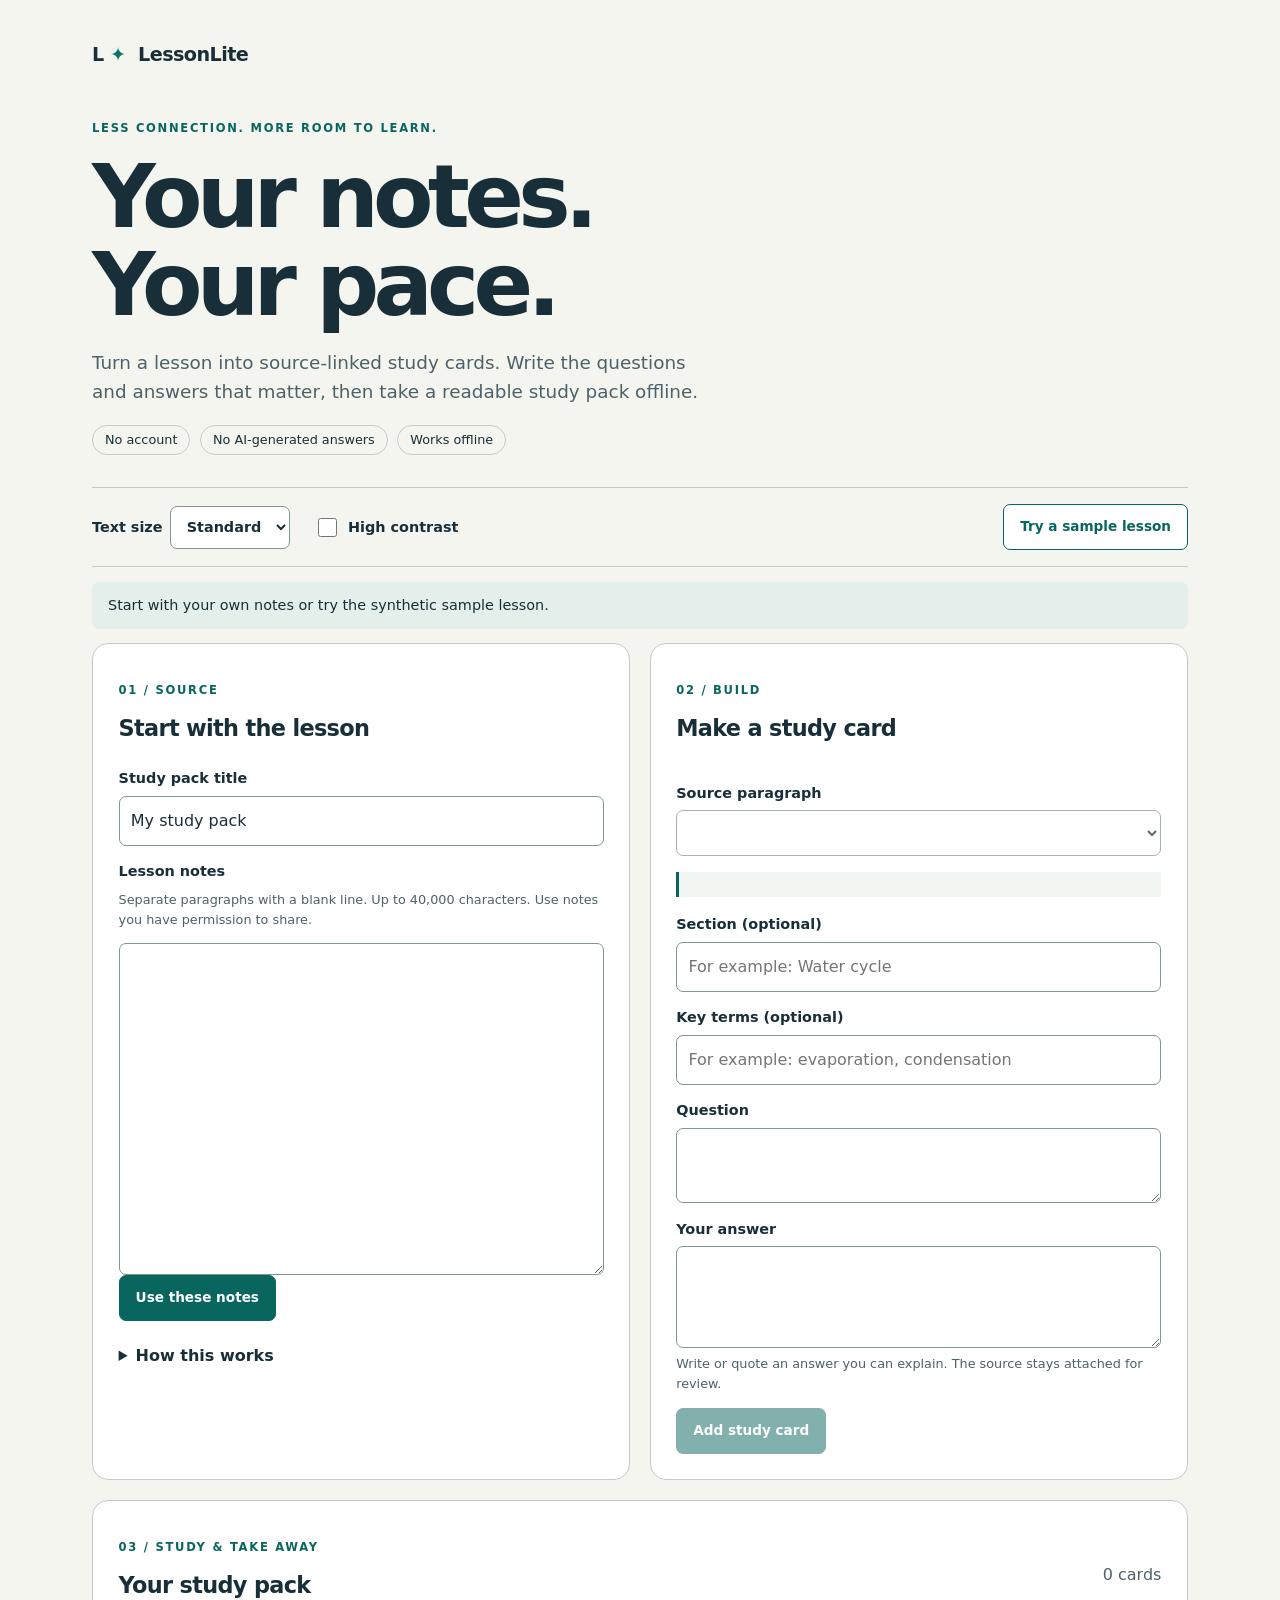
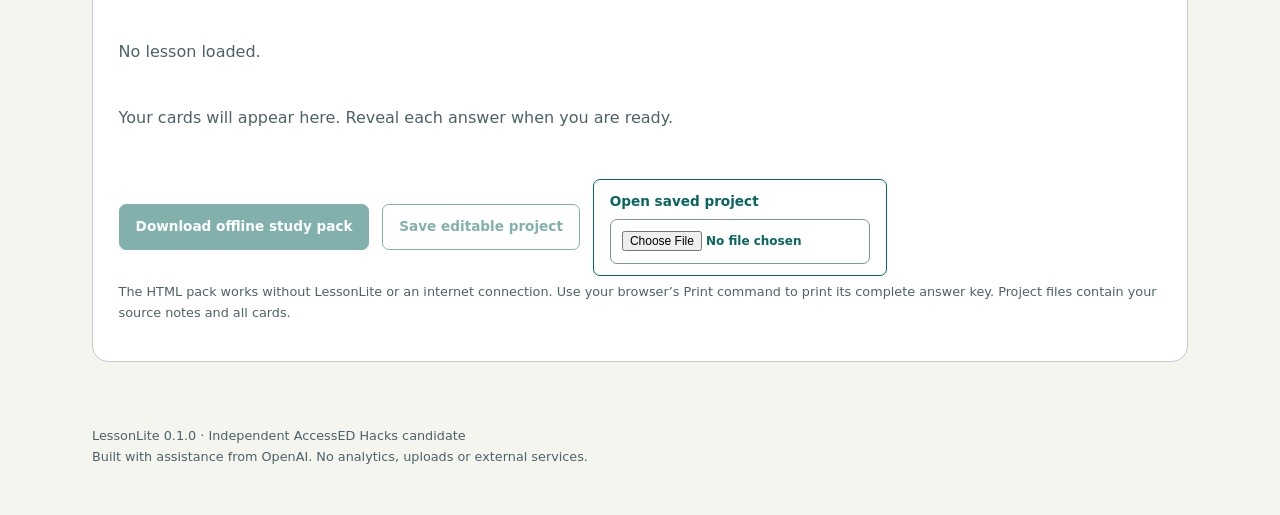
==== index.html @ 7de1e059 "Publish audited independent LessonLite source" ====
<!doctype html>
<html lang="en"><head><meta charset="utf-8"><meta name="viewport" content="width=device-width,initial-scale=1"><meta http-equiv="Content-Security-Policy" content="default-src 'none'; script-src 'self'; style-src 'self'; img-src 'self'; connect-src 'none'; base-uri 'none'; form-action 'none'"><title>LessonLite · Make room for learning</title><link rel="stylesheet" href="style.css"><script defer src="core.js"></script><script defer src="app.js"></script></head>
<body><a class="skip" href="#main">Skip to lesson builder</a><header><div class="brand">L<span>✦</span> LessonLite</div><p class="eyebrow">LESS CONNECTION. MORE ROOM TO LEARN.</p><h1>Your notes.<br>Your pace.</h1><p class="intro">Turn a lesson into source-linked study cards. Write the questions and answers that matter, then take a readable study pack offline.</p><div class="badges"><span>No account</span><span>No AI-generated answers</span><span>Works offline</span></div></header>
<main id="main"><section class="toolbar" aria-label="Reading preferences"><label>Text size <select id="size"><option value="standard">Standard</option><option value="large">Large</option><option value="largest">Largest</option></select></label><label><input id="contrast" type="checkbox"> High contrast</label><button id="example" type="button">Try a sample lesson</button></section>
<p id="status" role="status" aria-live="polite">Start with your own notes or try the synthetic sample lesson.</p>
<div class="layout"><section class="panel"><p class="step">01 / SOURCE</p><h2>Start with the lesson</h2><label for="title">Study pack title</label><input id="title" maxlength="120" value="My study pack"><label for="notes">Lesson notes</label><p class="hint" id="notesHint">Separate paragraphs with a blank line. Up to 40,000 characters. Use notes you have permission to share.</p><textarea id="notes" rows="12" maxlength="40000" aria-describedby="notesHint"></textarea><button id="load" class="primary" type="button">Use these notes</button><details><summary>How this works</summary><p>You write each question and answer, linked to a source paragraph. LessonLite does not generate or verify explanations. Loaded notes stay unchanged until you explicitly replace them. Export your project to save your work; closing this page loses unsaved changes.</p></details></section>
<section class="panel"><p class="step">02 / BUILD</p><h2>Make a study card</h2><form id="cardForm"><fieldset id="builder" disabled><legend class="sr">Card details</legend><label for="paragraph">Source paragraph</label><select id="paragraph"></select><blockquote id="quote" class="source"></blockquote><label for="heading">Section (optional)</label><input id="heading" maxlength="120" placeholder="For example: Water cycle"><label for="terms">Key terms (optional)</label><input id="terms" maxlength="300" placeholder="For example: evaporation, condensation"><label for="question">Question</label><textarea id="question" rows="2" maxlength="600" required></textarea><label for="answer">Your answer</label><textarea id="answer" rows="3" maxlength="2400" required></textarea><p class="hint">Write or quote an answer you can explain. The source stays attached for review.</p><button class="primary" type="submit">Add study card</button></fieldset></form></section></div>
<section class="panel pack"><div class="packhead"><div><p class="step">03 / STUDY & TAKE AWAY</p><h2 id="packTitle">Your study pack</h2></div><span id="count">0 cards</span></div><p id="coverage">No lesson loaded.</p><div id="cards"><p class="empty">Your cards will appear here. Reveal each answer when you are ready.</p></div><div class="actions"><button id="html" class="primary" disabled>Download offline study pack</button><button id="save" disabled>Save editable project</button><label class="file">Open saved project <input id="import" type="file" accept=".json,application/json"></label></div><p class="hint">The HTML pack works without LessonLite or an internet connection. Use your browser’s Print command to print its complete answer key. Project files contain your source notes and all cards.</p></section></main><footer>LessonLite 0.1.0 · Independent AccessED Hacks candidate<br>Built with assistance from OpenAI. No analytics, uploads or external services.</footer></body></html>
---- style.css ----
:root{font-family:system-ui,-apple-system,sans-serif;color:#182f39;background:#f4f5ef;font-size:16px;line-height:1.6;--accent:#08665e;--muted:#4c6269;--line:#c2ccc8}*{box-sizing:border-box}body{margin:0}header,main,footer{max-width:1160px;margin:auto;padding:2rem}header{padding-top:2.5rem}.brand{font-size:1.2rem;font-weight:750;letter-spacing:-.03em}.brand span{color:#08766c;margin:0 .4rem}.eyebrow,.step{font-size:.72rem;font-weight:750;letter-spacing:.15em;color:var(--accent)}.eyebrow{margin-top:3rem}h1{font-size:clamp(3rem,7vw,5.5rem);line-height:1;letter-spacing:-.065em;margin:1rem 0}h2{font-size:1.4rem;letter-spacing:-.03em;margin:.5rem 0 1.25rem}h3{font-size:1.15rem}.intro{max-width:620px;font-size:1.15rem;color:var(--muted)}.badges{display:flex;gap:.6rem;flex-wrap:wrap}.badges span{border:1px solid var(--line);border-radius:20px;padding:.25rem .75rem;font-size:.8rem}main{padding-top:0}.toolbar{display:flex;align-items:center;gap:1.5rem;flex-wrap:wrap;border-block:1px solid var(--line);padding:1rem 0}.toolbar label{display:flex;align-items:center;gap:.5rem;margin:0}.toolbar select{width:auto}.toolbar button{margin-left:auto}.layout{display:grid;grid-template-columns:1fr 1fr;gap:1.2rem}.panel{background:#fff;border:1px solid var(--line);border-radius:16px;padding:1.6rem}.pack{margin-top:1.2rem}.packhead{display:flex;justify-content:space-between;gap:1rem;align-items:center}label{display:block;font-weight:650;margin:.9rem 0 .35rem;font-size:.9rem}input:not([type=checkbox]),select,textarea{display:block;width:100%;padding:.7rem;border:1px solid #809690;border-radius:7px;font:inherit;color:inherit;background:#fff}textarea{resize:vertical}input[type=checkbox]{width:1.2rem;height:1.2rem}.hint{font-size:.8rem;color:var(--muted);margin:.4rem 0 .8rem}button,.file{font:inherit;font-weight:650;font-size:.85rem;padding:.7rem 1rem;border:1px solid var(--accent);border-radius:7px;background:white;color:var(--accent);cursor:pointer;min-height:44px}button.primary{background:var(--accent);color:#fff}button:disabled{opacity:.5;cursor:not-allowed}button:hover:not(:disabled){filter:brightness(.94)}fieldset{border:0;padding:0;margin:0;min-width:0}details{margin-top:1rem}summary{cursor:pointer;font-weight:650;padding:.4rem 0}#status{background:#e4eeea;padding:.75rem 1rem;border-radius:7px;font-size:.9rem}#status.error{background:#fff0e8;color:#803000}.source{margin:1rem 0;padding:.8rem 1rem;background:#f1f5f2;border-left:3px solid var(--accent);max-height:180px;overflow:auto;font-size:.85rem;white-space:pre-wrap;overflow-wrap:anywhere}.actions{display:flex;gap:.8rem;align-items:center;flex-wrap:wrap;margin-top:1.5rem}.file{margin:0}.file input{max-width:260px;font-size:.75rem!important;margin-top:.4rem}.card{border-top:1px solid var(--line);padding:1rem 0}.card p{white-space:pre-wrap;overflow-wrap:anywhere}.card small,#coverage,#count{color:var(--muted)}.empty{color:var(--muted);padding:1.5rem 0}.card button{margin-top:.7rem}.skip{position:absolute;left:1rem;top:-100px}.skip:focus{top:1rem;background:#fff;padding:1rem;z-index:10}:focus-visible{outline:3px solid #bd5900;outline-offset:4px}.sr{position:absolute;width:1px;height:1px;padding:0;overflow:hidden;clip:rect(0,0,0,0)}footer{font-size:.8rem;color:var(--muted);padding-bottom:3rem}body.large{font-size:1.2rem}body.largest{font-size:1.4rem}body.contrast{--accent:#003f39;--muted:#172c30;--line:#354d46;background:#fff;color:#000}body.contrast .panel{border-width:2px}@media(max-width:740px){header,main,footer{padding:1.2rem}.layout{grid-template-columns:1fr}.toolbar{gap:.8rem}.toolbar button{margin-left:0}.panel{padding:1.1rem}.actions{align-items:stretch;flex-direction:column}}@media(prefers-reduced-motion:reduce){*{scroll-behavior:auto!important}}
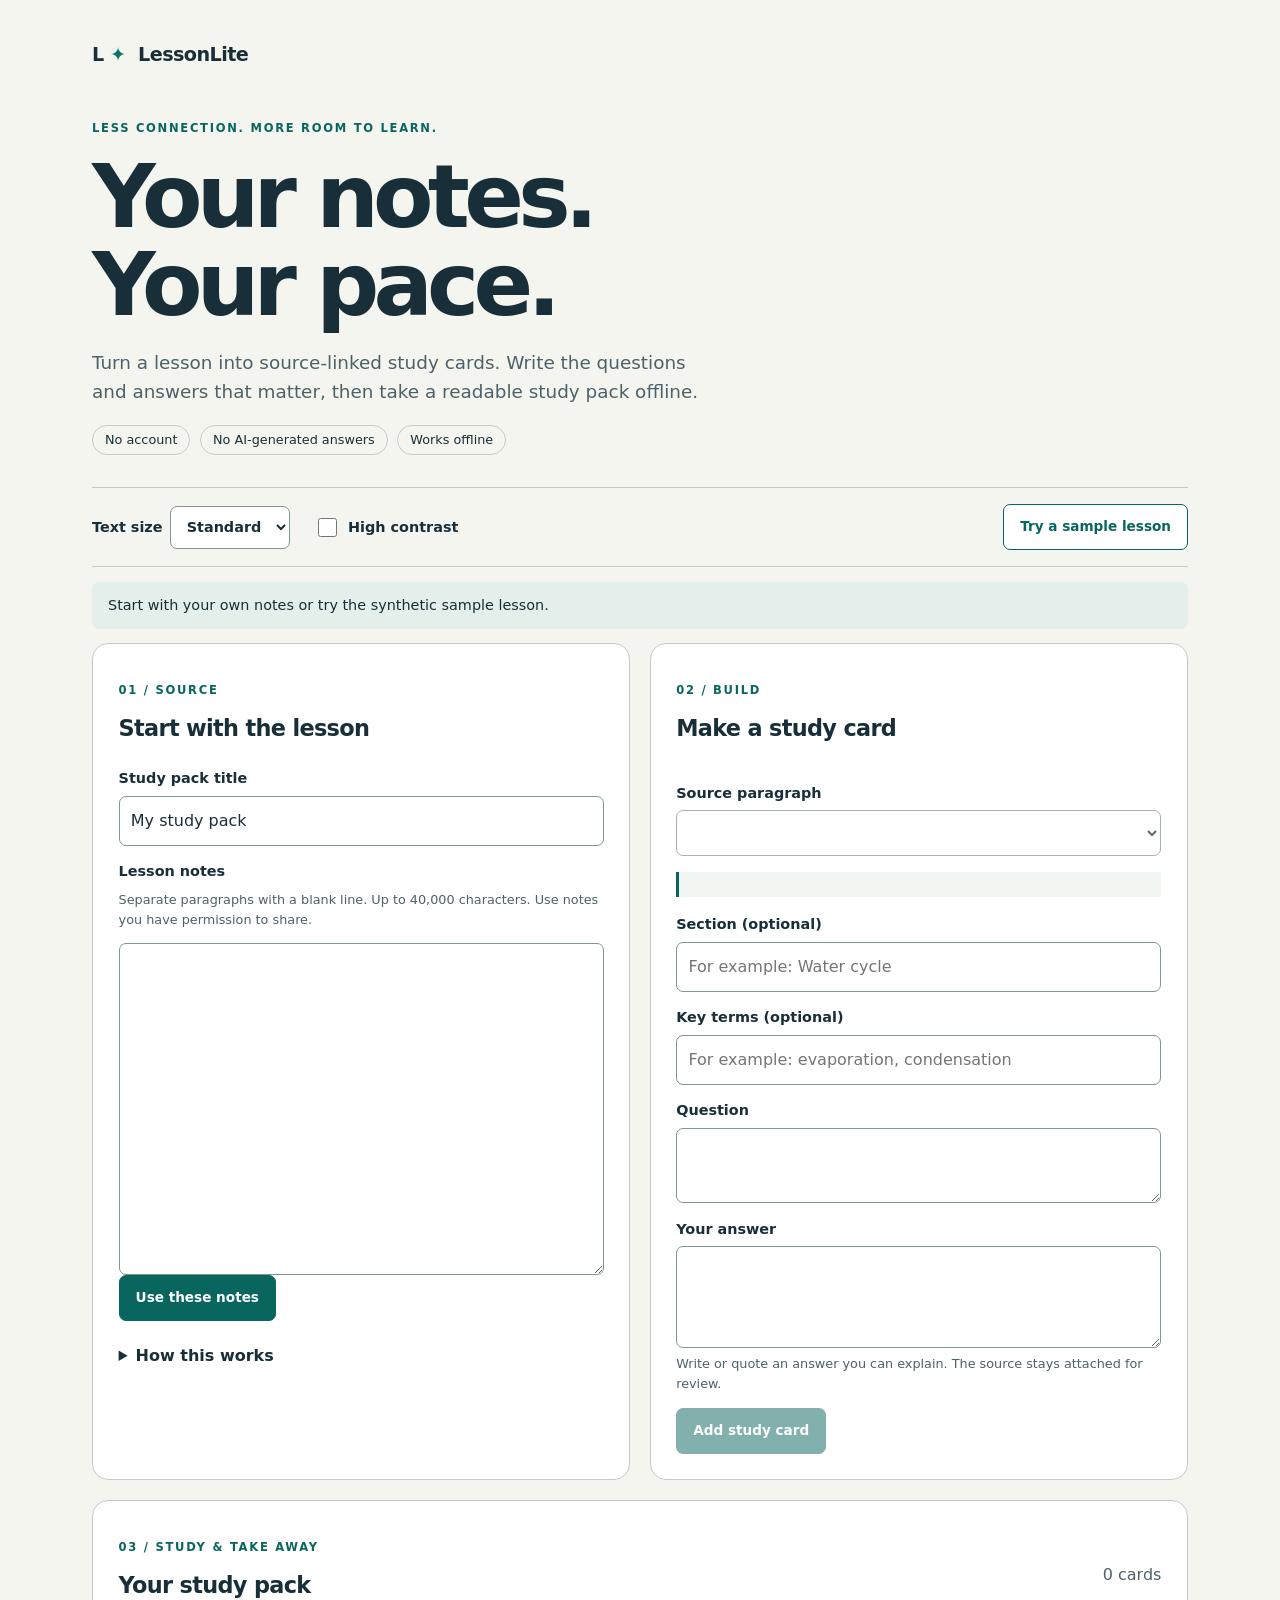
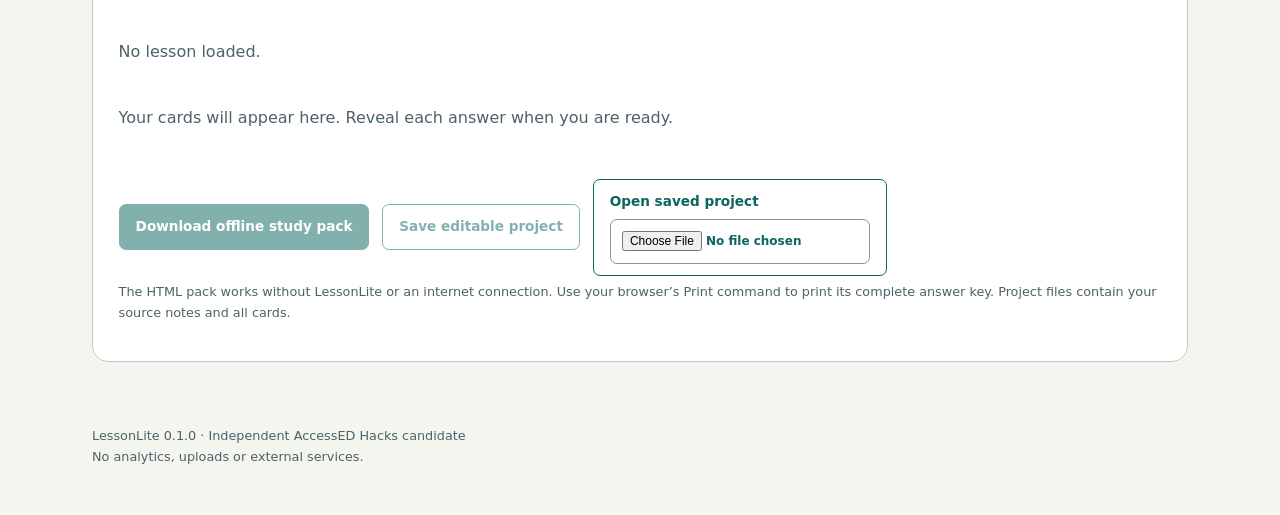
==== commit 3cc094ad: "Consolidate required project credits" ====
--- a/index.html
+++ b/index.html
@@ -5,4 +5,4 @@
 <p id="status" role="status" aria-live="polite">Start with your own notes or try the synthetic sample lesson.</p>
 <div class="layout"><section class="panel"><p class="step">01 / SOURCE</p><h2>Start with the lesson</h2><label for="title">Study pack title</label><input id="title" maxlength="120" value="My study pack"><label for="notes">Lesson notes</label><p class="hint" id="notesHint">Separate paragraphs with a blank line. Up to 40,000 characters. Use notes you have permission to share.</p><textarea id="notes" rows="12" maxlength="40000" aria-describedby="notesHint"></textarea><button id="load" class="primary" type="button">Use these notes</button><details><summary>How this works</summary><p>You write each question and answer, linked to a source paragraph. LessonLite does not generate or verify explanations. Loaded notes stay unchanged until you explicitly replace them. Export your project to save your work; closing this page loses unsaved changes.</p></details></section>
 <section class="panel"><p class="step">02 / BUILD</p><h2>Make a study card</h2><form id="cardForm"><fieldset id="builder" disabled><legend class="sr">Card details</legend><label for="paragraph">Source paragraph</label><select id="paragraph"></select><blockquote id="quote" class="source"></blockquote><label for="heading">Section (optional)</label><input id="heading" maxlength="120" placeholder="For example: Water cycle"><label for="terms">Key terms (optional)</label><input id="terms" maxlength="300" placeholder="For example: evaporation, condensation"><label for="question">Question</label><textarea id="question" rows="2" maxlength="600" required></textarea><label for="answer">Your answer</label><textarea id="answer" rows="3" maxlength="2400" required></textarea><p class="hint">Write or quote an answer you can explain. The source stays attached for review.</p><button class="primary" type="submit">Add study card</button></fieldset></form></section></div>
-<section class="panel pack"><div class="packhead"><div><p class="step">03 / STUDY & TAKE AWAY</p><h2 id="packTitle">Your study pack</h2></div><span id="count">0 cards</span></div><p id="coverage">No lesson loaded.</p><div id="cards"><p class="empty">Your cards will appear here. Reveal each answer when you are ready.</p></div><div class="actions"><button id="html" class="primary" disabled>Download offline study pack</button><button id="save" disabled>Save editable project</button><label class="file">Open saved project <input id="import" type="file" accept=".json,application/json"></label></div><p class="hint">The HTML pack works without LessonLite or an internet connection. Use your browser’s Print command to print its complete answer key. Project files contain your source notes and all cards.</p></section></main><footer>LessonLite 0.1.0 · Independent AccessED Hacks candidate<br>Built with assistance from OpenAI. No analytics, uploads or external services.</footer></body></html>
+<section class="panel pack"><div class="packhead"><div><p class="step">03 / STUDY & TAKE AWAY</p><h2 id="packTitle">Your study pack</h2></div><span id="count">0 cards</span></div><p id="coverage">No lesson loaded.</p><div id="cards"><p class="empty">Your cards will appear here. Reveal each answer when you are ready.</p></div><div class="actions"><button id="html" class="primary" disabled>Download offline study pack</button><button id="save" disabled>Save editable project</button><label class="file">Open saved project <input id="import" type="file" accept=".json,application/json"></label></div><p class="hint">The HTML pack works without LessonLite or an internet connection. Use your browser’s Print command to print its complete answer key. Project files contain your source notes and all cards.</p></section></main><footer>LessonLite 0.1.0 · Independent AccessED Hacks candidate<br>No analytics, uploads or external services.</footer></body></html>
